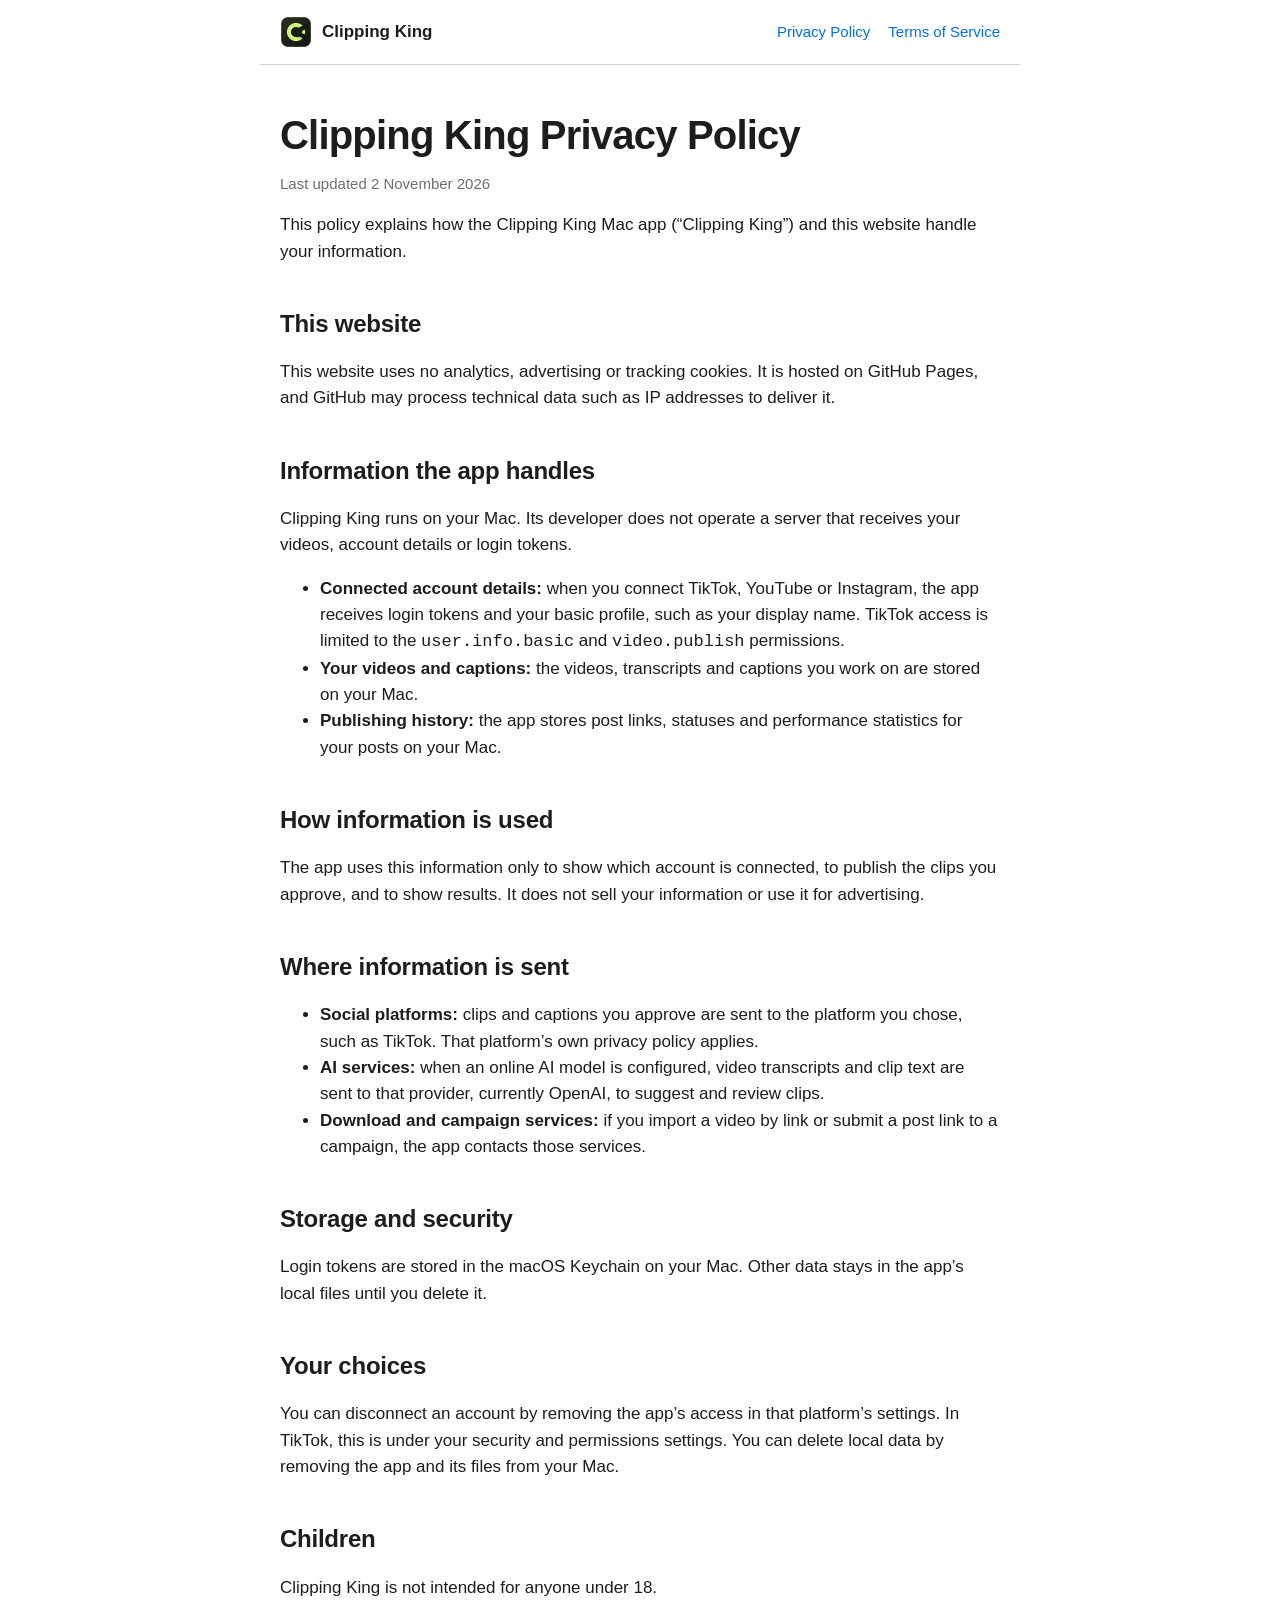
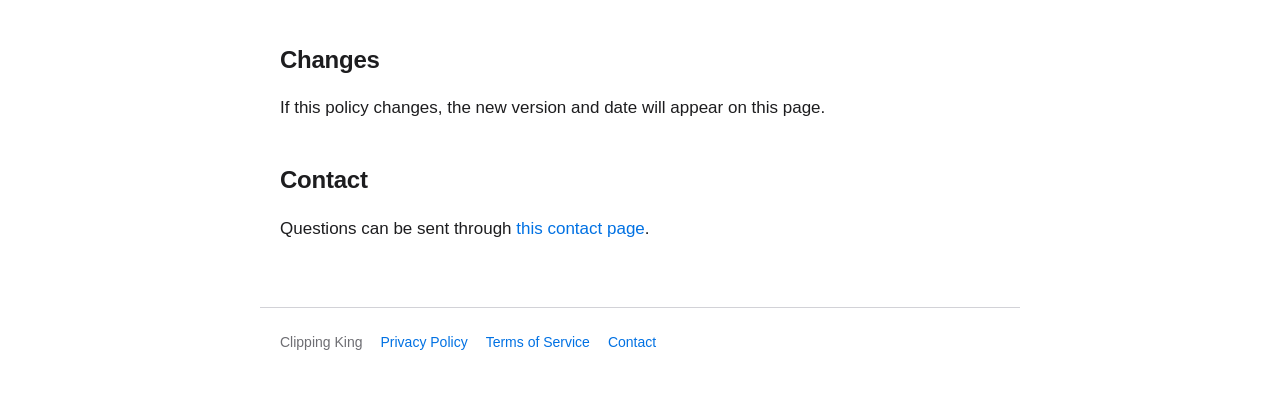
==== privacy-policy/index.html @ 733306a0 "Add the Clipping King website Co-Authored-By: Claude Opus 5.5 <noreply@anthropic.com>" ====
<!doctype html>
<html lang="en">
<head>
<meta charset="utf-8">
<meta name="viewport" content="width=device-width, initial-scale=1">
<title>Privacy Policy | Clipping King</title>
<meta name="description" content="How the Clipping King Mac app handles your data.">
<link rel="icon" href="/icon.png">
<link rel="stylesheet" href="/style.css">
</head>
<body>
<header><img src="/icon.png" alt=""><a class="name" href="/">Clipping King</a><nav><a href="/privacy-policy/">Privacy Policy</a><a href="/terms-of-service/">Terms of Service</a></nav></header>
<main>
<h1>Clipping King Privacy Policy</h1>
<p class="updated">Last updated 2 November 2026</p>
<p>This policy explains how the Clipping King Mac app (&ldquo;Clipping King&rdquo;) and this website handle your information.</p>
<h2>This website</h2>
<p>This website uses no analytics, advertising or tracking cookies. It is hosted on GitHub Pages, and GitHub may process technical data such as IP addresses to deliver it.</p>
<h2>Information the app handles</h2>
<p>Clipping King runs on your Mac. Its developer does not operate a server that receives your videos, account details or login tokens.</p>
<ul>
<li><b>Connected account details:</b> when you connect TikTok, YouTube or Instagram, the app receives login tokens and your basic profile, such as your display name. TikTok access is limited to the <code>user.info.basic</code> and <code>video.publish</code> permissions.</li>
<li><b>Your videos and captions:</b> the videos, transcripts and captions you work on are stored on your Mac.</li>
<li><b>Publishing history:</b> the app stores post links, statuses and performance statistics for your posts on your Mac.</li>
</ul>
<h2>How information is used</h2>
<p>The app uses this information only to show which account is connected, to publish the clips you approve, and to show results. It does not sell your information or use it for advertising.</p>
<h2>Where information is sent</h2>
<ul>
<li><b>Social platforms:</b> clips and captions you approve are sent to the platform you chose, such as TikTok. That platform&rsquo;s own privacy policy applies.</li>
<li><b>AI services:</b> when an online AI model is configured, video transcripts and clip text are sent to that provider, currently OpenAI, to suggest and review clips.</li>
<li><b>Download and campaign services:</b> if you import a video by link or submit a post link to a campaign, the app contacts those services.</li>
</ul>
<h2>Storage and security</h2>
<p>Login tokens are stored in the macOS Keychain on your Mac. Other data stays in the app&rsquo;s local files until you delete it.</p>
<h2>Your choices</h2>
<p>You can disconnect an account by removing the app&rsquo;s access in that platform&rsquo;s settings. In TikTok, this is under your security and permissions settings. You can delete local data by removing the app and its files from your Mac.</p>
<h2>Children</h2>
<p>Clipping King is not intended for anyone under 18.</p>
<h2>Changes</h2>
<p>If this policy changes, the new version and date will appear on this page.</p>
<h2>Contact</h2>
<p>Questions can be sent through <a href="https://github.com/clippingking/clippingking.github.io/issues">this contact page</a>.</p>
</main>
<footer><span>Clipping King</span><a href="/privacy-policy/">Privacy Policy</a><a href="/terms-of-service/">Terms of Service</a><a href="https://github.com/clippingking/clippingking.github.io/issues">Contact</a></footer>
</body>
</html>
---- style.css ----
:root{color-scheme:light dark;--bg:#fff;--bg2:#f5f5f7;--text:#1d1d1f;--muted:#6e6e73;--line:#d2d2d7;--accent:#0071e3}
@media (prefers-color-scheme:dark){:root{--bg:#000;--bg2:#1c1c1e;--text:#f5f5f7;--muted:#a1a1a6;--line:#38383a;--accent:#2997ff}}
*{box-sizing:border-box}
body{margin:0;background:var(--bg);color:var(--text);font:17px/1.55 -apple-system,BlinkMacSystemFont,"SF Pro Text","Helvetica Neue",Arial,sans-serif}
a{color:var(--accent);text-decoration:none}a:hover{text-decoration:underline}
header,main,footer{max-width:760px;margin:0 auto;padding-inline:20px}
header{display:flex;align-items:center;gap:10px;padding-block:16px;border-bottom:1px solid var(--line);flex-wrap:wrap}
header img{width:32px;height:32px;border-radius:7px}
header .name{font-weight:600;color:var(--text)}
nav{margin-left:auto;display:flex;gap:18px;font-size:15px}
main{padding-block:48px}
.hero{display:flex;gap:24px;align-items:center;margin-bottom:40px;flex-wrap:wrap}
.hero img{width:112px;height:112px;border-radius:24px}
h1{font-size:40px;line-height:1.1;margin:0 0 8px;letter-spacing:-.02em}
.lead{font-size:21px;color:var(--muted);margin:0}
h2{font-size:24px;margin:40px 0 8px;letter-spacing:-.01em}
.steps{list-style:none;padding:0;margin:16px 0;display:grid;gap:12px}
.steps li{background:var(--bg2);border-radius:12px;padding:16px 18px}
.steps b{display:block}
.updated{color:var(--muted);font-size:15px}
footer{padding-block:24px 40px;border-top:1px solid var(--line);color:var(--muted);font-size:14px;display:flex;gap:18px;flex-wrap:wrap}
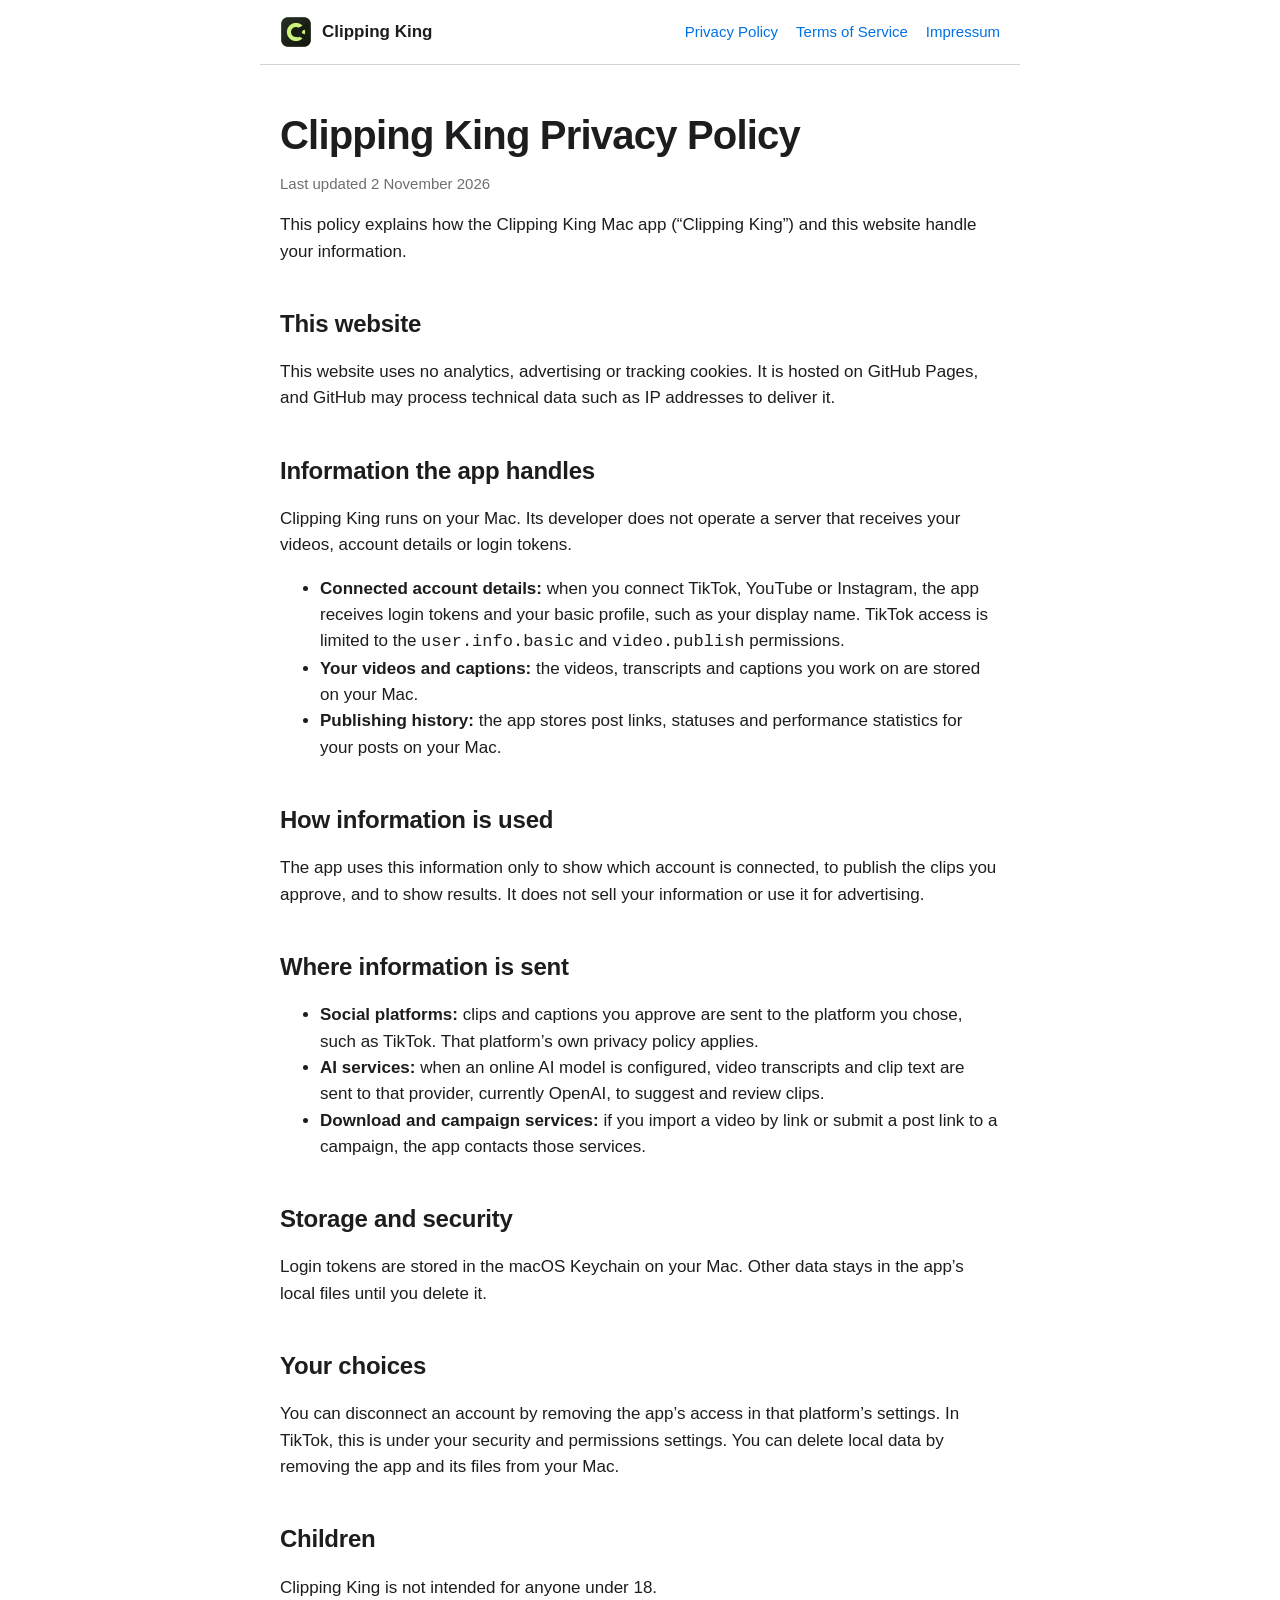
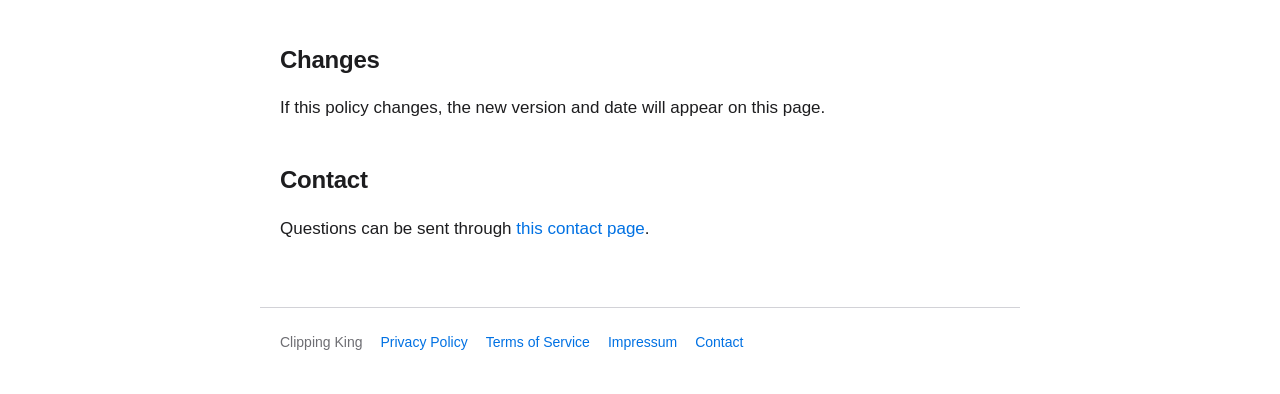
==== commit d3c40102: "Add Impressum with contact details and link it on every page Co-Authored-By: Claude Haiku 5.5 <norep" ====
--- a/privacy-policy/index.html
+++ b/privacy-policy/index.html
@@ -9,7 +9,7 @@
 <link rel="stylesheet" href="/style.css">
 </head>
 <body>
-<header><img src="/icon.png" alt=""><a class="name" href="/">Clipping King</a><nav><a href="/privacy-policy/">Privacy Policy</a><a href="/terms-of-service/">Terms of Service</a></nav></header>
+<header><img src="/icon.png" alt=""><a class="name" href="/">Clipping King</a><nav><a href="/privacy-policy/">Privacy Policy</a><a href="/terms-of-service/">Terms of Service</a><a href="/impressum/">Impressum</a></nav></header>
 <main>
 <h1>Clipping King Privacy Policy</h1>
 <p class="updated">Last updated 2 November 2026</p>
@@ -42,6 +42,6 @@
 <h2>Contact</h2>
 <p>Questions can be sent through <a href="https://github.com/clippingking/clippingking.github.io/issues">this contact page</a>.</p>
 </main>
-<footer><span>Clipping King</span><a href="/privacy-policy/">Privacy Policy</a><a href="/terms-of-service/">Terms of Service</a><a href="https://github.com/clippingking/clippingking.github.io/issues">Contact</a></footer>
+<footer><span>Clipping King</span><a href="/privacy-policy/">Privacy Policy</a><a href="/terms-of-service/">Terms of Service</a><a href="/impressum/">Impressum</a><a href="https://github.com/clippingking/clippingking.github.io/issues">Contact</a></footer>
 </body>
 </html>
